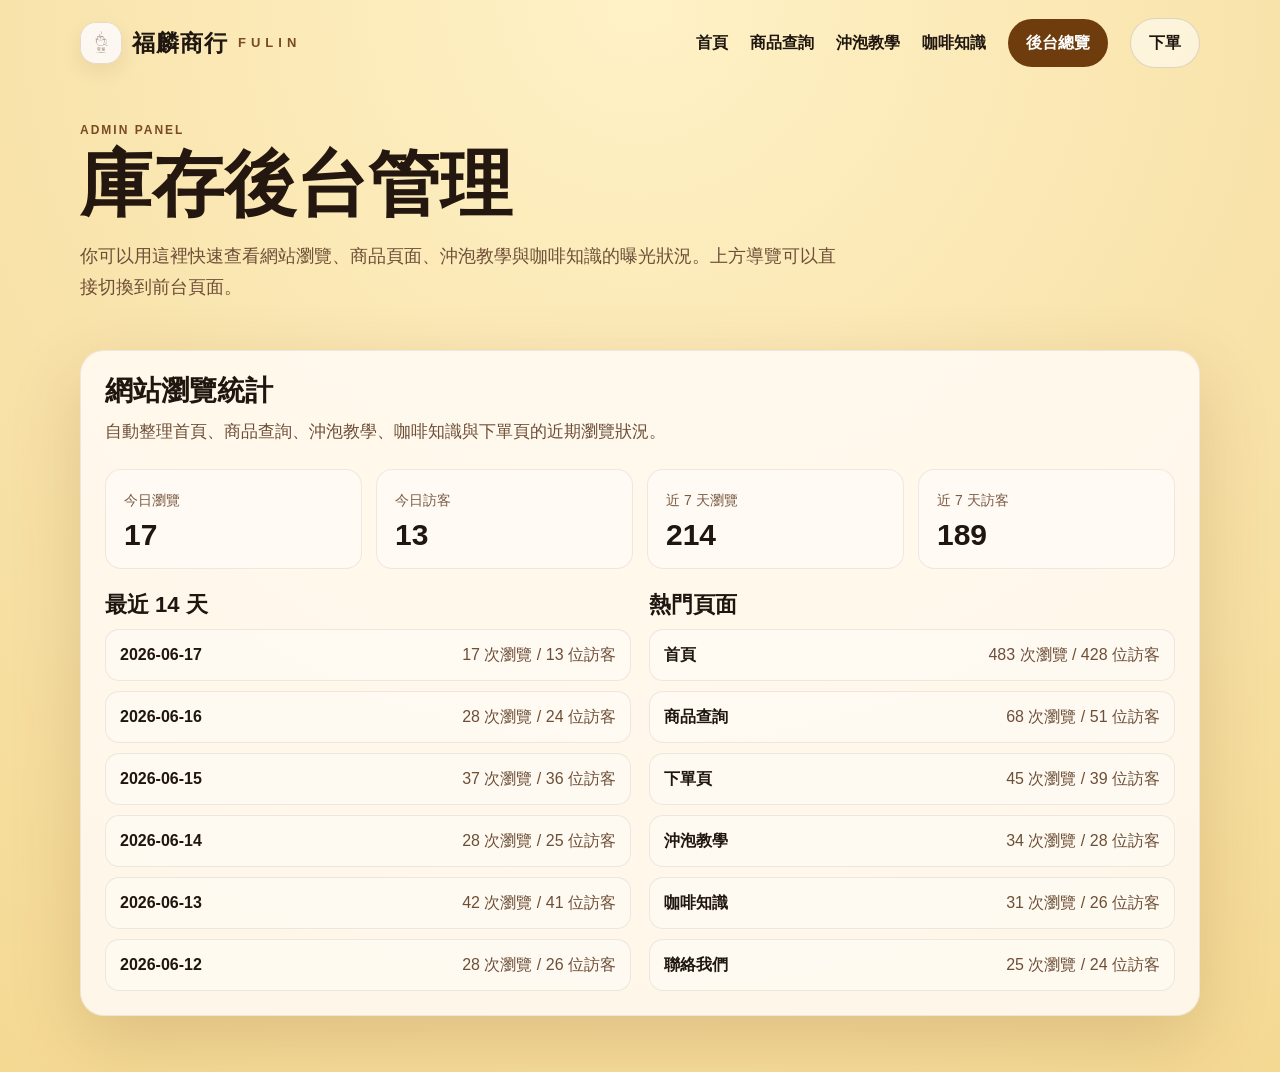
==== admin.html @ 67a8c69a "Add admin dashboard and SEO improvements" ====
<!doctype html>
<html lang="zh-Hant">
  <head>
    <meta charset="utf-8" />
    <meta name="viewport" content="width=device-width, initial-scale=1" />
    <title>後台總覽｜福麟商行 Fulin</title>
    <meta name="description" content="福麟商行網站後台總覽，快速查看瀏覽統計、熱門頁面與近期訪客狀況。" />
    <meta name="robots" content="noindex, nofollow" />
    <link rel="stylesheet" href="style.css" />
  </head>
  <body class="admin-page">
    <nav class="admin-nav">
      <div class="container admin-nav-inner">
        <a class="admin-brand" href="index.html">
          <span class="logo-mark"><img src="assets/brand-logo.png" alt="福麟商行 Logo" /></span>
          <span class="admin-brand-name">福麟商行</span>
          <span class="admin-brand-sub">FULIN</span>
        </a>
        <div class="admin-links">
          <a href="index.html">首頁</a>
          <a href="products.html">商品查詢</a>
          <a href="brew.html">沖泡教學</a>
          <a href="knowledge.html">咖啡知識</a>
          <a href="admin.html" class="is-active">後台總覽</a>
          <a href="order.html" class="admin-logout">下單</a>
        </div>
      </div>
    </nav>

    <main class="admin-shell">
      <section class="container admin-hero">
        <p class="eyebrow">ADMIN PANEL</p>
        <h1>庫存後台管理</h1>
        <p>
          你可以用這裡快速查看網站瀏覽、商品頁面、沖泡教學與咖啡知識的曝光狀況。上方導覽可以直接切換到前台頁面。
        </p>
      </section>

      <section class="container">
        <div class="admin-card">
          <div class="admin-card-head">
            <h2>網站瀏覽統計</h2>
            <p>自動整理首頁、商品查詢、沖泡教學、咖啡知識與下單頁的近期瀏覽狀況。</p>
          </div>

          <div class="admin-stats">
            <article><span>今日瀏覽</span><strong>17</strong></article>
            <article><span>今日訪客</span><strong>13</strong></article>
            <article><span>近 7 天瀏覽</span><strong>214</strong></article>
            <article><span>近 7 天訪客</span><strong>189</strong></article>
          </div>

          <div class="admin-columns">
            <section>
              <h3>最近 14 天</h3>
              <div class="admin-list">
                <div><strong>2026-06-17</strong><span>17 次瀏覽 / 13 位訪客</span></div>
                <div><strong>2026-06-16</strong><span>28 次瀏覽 / 24 位訪客</span></div>
                <div><strong>2026-06-15</strong><span>37 次瀏覽 / 36 位訪客</span></div>
                <div><strong>2026-06-14</strong><span>28 次瀏覽 / 25 位訪客</span></div>
                <div><strong>2026-06-13</strong><span>42 次瀏覽 / 41 位訪客</span></div>
                <div><strong>2026-06-12</strong><span>28 次瀏覽 / 26 位訪客</span></div>
              </div>
            </section>

            <section>
              <h3>熱門頁面</h3>
              <div class="admin-list">
                <div><strong>首頁</strong><span>483 次瀏覽 / 428 位訪客</span></div>
                <div><strong>商品查詢</strong><span>68 次瀏覽 / 51 位訪客</span></div>
                <div><strong>下單頁</strong><span>45 次瀏覽 / 39 位訪客</span></div>
                <div><strong>沖泡教學</strong><span>34 次瀏覽 / 28 位訪客</span></div>
                <div><strong>咖啡知識</strong><span>31 次瀏覽 / 26 位訪客</span></div>
                <div><strong>聯絡我們</strong><span>25 次瀏覽 / 24 位訪客</span></div>
              </div>
            </section>
          </div>
        </div>
      </section>
    </main>
  </body>
</html>
---- style.css ----
:root {
  --bg: #f8f1e7;
  --paper: #fffaf2;
  --white: #ffffff;
  --brown: #3f2b1e;
  --brown2: #7a4a25;
  --gold: #c99149;
  --line: #e8d9c8;
  --green: #657246;
  --muted: #6b4423;
}
* {
  box-sizing: border-box;
}
html {
  scroll-behavior: smooth;
}
body {
  margin: 0;
  font-family: -apple-system, BlinkMacSystemFont, 'Noto Sans TC', 'Microsoft JhengHei', Arial, sans-serif;
  background: var(--bg);
  color: var(--brown);
  line-height: 1.75;
}
a {
  color: inherit;
  text-decoration: none;
}
button,
a {
  transition:
    transform 0.18s ease,
    box-shadow 0.18s ease,
    background-color 0.18s ease,
    border-color 0.18s ease,
    color 0.18s ease,
    opacity 0.18s ease;
}
button:hover,
.btn:hover,
.small-btn:hover,
.buy-top:hover,
.zoomable-link:hover {
  transform: translateY(-2px);
  box-shadow: 0 12px 24px rgba(63, 43, 30, 0.16);
}
button:active,
.btn:active,
.small-btn:active,
.buy-top:active,
.zoomable-link:active {
  transform: translateY(0) scale(0.97);
  box-shadow: 0 6px 14px rgba(63, 43, 30, 0.12);
}
button:focus-visible,
a:focus-visible {
  outline: 3px solid rgba(201, 145, 73, 0.45);
  outline-offset: 4px;
}
img {
  max-width: 100%;
  display: block;
}
.container {
  max-width: 1160px;
  margin: auto;
  padding: 0 20px;
}
.nav {
  position: sticky;
  top: 0;
  z-index: 50;
  background: rgba(255, 250, 242, 0.96);
  border-bottom: 1px solid var(--line);
  backdrop-filter: blur(10px);
}
.nav-inner {
  height: 72px;
  display: flex;
  align-items: center;
  justify-content: space-between;
  gap: 20px;
}
.logo {
  display: flex;
  align-items: center;
  gap: 10px;
  font-weight: 900;
  font-size: 22px;
}
.logo-mark {
  width: 42px;
  height: 42px;
  border-radius: 16px;
  background: #fffaf2;
  border: 1px solid var(--line);
  overflow: hidden;
  box-shadow: 0 8px 20px rgba(63, 43, 30, 0.08);
  display: grid;
  place-items: center;
}
.logo-mark img {
  width: 100%;
  height: 100%;
  object-fit: cover;
}
.links {
  display: flex;
  gap: 18px;
  font-size: 14px;
  font-weight: 800;
  align-items: center;
  white-space: nowrap;
}
.links a {
  padding: 8px 0;
}
.buy-top {
  background: var(--brown);
  color: #fff;
  padding: 10px 16px;
  border-radius: 999px;
}
.admin-page {
  min-height: 100vh;
  background: radial-gradient(circle at 50% 0, #fff2c7 0, #f9e4ad 48%, #f4d993 100%);
  color: #1f160f;
}
.admin-nav {
  padding: 18px 0 0;
}
.admin-nav-inner {
  display: flex;
  align-items: center;
  justify-content: space-between;
  gap: 24px;
}
.admin-brand {
  display: flex;
  align-items: center;
  gap: 10px;
  font-weight: 900;
}
.admin-brand-name {
  font-size: 23px;
  letter-spacing: 1px;
}
.admin-brand-sub {
  color: var(--brown2);
  font-size: 13px;
  letter-spacing: 5px;
  font-weight: 700;
}
.admin-links {
  display: flex;
  align-items: center;
  gap: 22px;
  font-weight: 800;
  white-space: nowrap;
}
.admin-links a {
  padding: 10px 0;
}
.admin-links .is-active {
  background: #6f3d0d;
  color: #fff;
  padding: 10px 18px;
  border-radius: 999px;
}
.admin-logout {
  background: rgba(255, 255, 255, 0.55);
  border: 1px solid rgba(63, 43, 30, 0.16);
  border-radius: 999px;
  padding: 10px 18px !important;
}
.admin-shell {
  padding-bottom: 56px;
}
.admin-hero {
  padding-top: 52px;
  padding-bottom: 28px;
}
.admin-hero h1 {
  margin: 6px 0 12px;
  color: #23170f;
  font-size: clamp(44px, 6vw, 72px);
  letter-spacing: 0;
}
.admin-hero p:last-child {
  max-width: 760px;
  color: #6d4e37;
  font-size: 18px;
}
.admin-card {
  background: rgba(255, 250, 242, 0.9);
  border: 1px solid rgba(63, 43, 30, 0.08);
  border-radius: 24px;
  box-shadow: 0 24px 70px rgba(111, 61, 13, 0.18);
  padding: 24px;
}
.admin-card-head h2 {
  margin: 0 0 10px;
  font-size: 28px;
  letter-spacing: 0;
}
.admin-card-head p {
  margin: 0;
  color: #6d4e37;
  font-size: 17px;
}
.admin-stats {
  display: grid;
  grid-template-columns: repeat(4, 1fr);
  gap: 14px;
  margin: 22px 0;
}
.admin-stats article {
  background: rgba(255, 255, 255, 0.44);
  border: 1px solid rgba(63, 43, 30, 0.09);
  border-radius: 16px;
  padding: 18px;
}
.admin-stats span {
  display: block;
  color: #7a5a43;
  font-size: 14px;
  margin-bottom: 8px;
}
.admin-stats strong {
  display: block;
  font-size: 30px;
  line-height: 1;
}
.admin-columns {
  display: grid;
  grid-template-columns: 1fr 1fr;
  gap: 18px;
}
.admin-columns h3 {
  margin: 0 0 10px;
  font-size: 22px;
}
.admin-list {
  display: grid;
  gap: 10px;
}
.admin-list div {
  display: flex;
  align-items: center;
  justify-content: space-between;
  gap: 16px;
  min-height: 50px;
  padding: 11px 14px;
  border: 1px solid rgba(63, 43, 30, 0.09);
  border-radius: 14px;
  background: rgba(255, 255, 255, 0.34);
}
.admin-list span {
  color: #6d4e37;
  text-align: right;
}
.hero {
  background: linear-gradient(135deg, rgba(63, 43, 30, 0.92), rgba(122, 74, 37, 0.82)), url('assets/hero.png');
  background-size: cover;
  background-position: center;
  color: #fff;
}
.hero .container {
  min-height: 560px;
  display: grid;
  align-items: center;
  padding-top: 72px;
  padding-bottom: 72px;
}
.hero-box {
  max-width: 760px;
}
.tag {
  display: inline-block;
  background: rgba(255, 255, 255, 0.14);
  border: 1px solid rgba(255, 255, 255, 0.25);
  padding: 8px 14px;
  border-radius: 999px;
  font-size: 14px;
  font-weight: 900;
}
h1 {
  font-size: clamp(42px, 7vw, 82px);
  line-height: 1.05;
  margin: 20px 0 18px;
  letter-spacing: -2px;
}
.hero p {
  font-size: 20px;
  color: #f2e2cc;
  max-width: 680px;
}
.cta {
  display: flex;
  gap: 12px;
  flex-wrap: wrap;
  margin-top: 28px;
}
.btn {
  display: inline-flex;
  align-items: center;
  justify-content: center;
  border-radius: 999px;
  padding: 14px 22px;
  font-weight: 900;
}
.btn.primary {
  background: var(--gold);
  color: #fff;
}
.btn.secondary {
  background: #fff;
  color: var(--brown);
}
.section {
  padding: 72px 0;
  border-bottom: 1px solid var(--line);
}
.section.white {
  background: #fff;
}
.head {
  text-align: center;
  max-width: 820px;
  margin: 0 auto 36px;
}
.eyebrow {
  font-size: 12px;
  color: var(--brown2);
  font-weight: 900;
  letter-spacing: 2px;
  text-transform: uppercase;
  margin: 0 0 6px;
}
h2 {
  font-size: clamp(32px, 4.5vw, 54px);
  line-height: 1.15;
  margin: 0 0 14px;
}
h3 {
  font-size: 24px;
  line-height: 1.25;
  margin: 0 0 8px;
}
.head p,
.muted {
  color: var(--muted);
}
.grid3 {
  display: grid;
  grid-template-columns: repeat(3, 1fr);
  gap: 22px;
}
.grid2 {
  display: grid;
  grid-template-columns: repeat(2, 1fr);
  gap: 24px;
}
.card {
  background: var(--paper);
  border: 1px solid var(--line);
  border-radius: 28px;
  overflow: hidden;
  box-shadow: 0 14px 30px rgba(63, 43, 30, 0.06);
}
.card img {
  width: 100%;
  height: 260px;
  object-fit: contain;
  background: #fff6ea;
}
.card img.product-card-img {
  height: auto;
  object-fit: contain;
}
.zoomable-img {
  cursor: zoom-in;
}
.zoomable-link {
  display: block;
}
.image-lightbox {
  position: fixed;
  inset: 0;
  z-index: 100;
  display: none;
  align-items: center;
  justify-content: center;
  padding: 24px;
  background: rgba(18, 12, 8, 0.86);
}
.image-lightbox.is-open {
  display: flex;
}
.image-lightbox img {
  max-width: min(1100px, 94vw);
  max-height: 88vh;
  border-radius: 18px;
  background: #fffaf2;
  box-shadow: 0 24px 70px rgba(0, 0, 0, 0.35);
}
.image-lightbox button {
  position: absolute;
  top: 18px;
  right: 18px;
  width: 44px;
  height: 44px;
  border: 1px solid rgba(255, 255, 255, 0.35);
  border-radius: 999px;
  background: rgba(255, 255, 255, 0.14);
  color: #fff;
  cursor: pointer;
  font-size: 28px;
  line-height: 1;
}
.card-body {
  padding: 22px;
}
.specs {
  display: flex;
  gap: 8px;
  flex-wrap: wrap;
  margin: 16px 0;
}
.specs span {
  background: #f2e2cc;
  color: var(--brown2);
  font-size: 13px;
  font-weight: 900;
  padding: 6px 10px;
  border-radius: 999px;
}
.small-btn {
  display: inline-block;
  background: var(--brown);
  color: #fff;
  border-radius: 999px;
  padding: 10px 16px;
  font-size: 14px;
  font-weight: 900;
  box-shadow: 0 8px 18px rgba(63, 43, 30, 0.1);
}
.answer-table {
  width: 100%;
  border-collapse: collapse;
  margin-top: 16px;
  font-size: 15px;
}
.answer-table th,
.answer-table td {
  border: 1px solid var(--line);
  padding: 12px;
  text-align: left;
  vertical-align: top;
}
.answer-table th {
  background: #f2e2cc;
  color: var(--brown);
}
.page-title {
  padding: 70px 0 34px;
  background: linear-gradient(135deg, #fffaf2, #f3e2ca);
  border-bottom: 1px solid var(--line);
}
.page-title p {
  font-size: 18px;
  color: var(--muted);
  max-width: 760px;
}
.article-img {
  background: #fff;
  border: 1px solid var(--line);
  border-radius: 30px;
  overflow: hidden;
  box-shadow: 0 14px 30px rgba(63, 43, 30, 0.06);
}
.article-img img {
  width: 100%;
  height: auto;
}
.steps {
  display: grid;
  grid-template-columns: repeat(4, 1fr);
  gap: 16px;
}
.step {
  background: #fff;
  border: 1px solid var(--line);
  border-radius: 22px;
  padding: 18px;
}
.step b {
  display: block;
  font-size: 19px;
  margin-bottom: 6px;
}
.note {
  background: var(--brown);
  color: #fff;
  border-radius: 30px;
  padding: 34px;
  text-align: center;
}
.note p {
  color: #f2e2cc;
}
.footer {
  background: var(--brown);
  color: #fff;
  padding: 34px 0;
  text-align: center;
}
.footer small {
  color: #e8d9c8;
}
@media (max-width: 900px) {
  .links {
    display: none;
  }
  .admin-nav-inner {
    align-items: flex-start;
    flex-direction: column;
  }
  .admin-links {
    width: 100%;
    gap: 10px;
    overflow-x: auto;
    padding-bottom: 8px;
  }
  .admin-stats,
  .admin-columns {
    grid-template-columns: 1fr;
  }
  .admin-list div {
    align-items: flex-start;
    flex-direction: column;
    gap: 2px;
  }
  .admin-list span {
    text-align: left;
  }
  .hero .container {
    min-height: auto;
    padding-top: 56px;
    padding-bottom: 56px;
  }
  .grid3,
  .grid2,
  .steps {
    grid-template-columns: 1fr;
  }
  .card img {
    height: auto;
  }
  .section {
    padding: 52px 0;
  }
  .nav-inner {
    height: 64px;
  }
  .answer-table {
    display: block;
    overflow-x: auto;
    white-space: nowrap;
  }
}
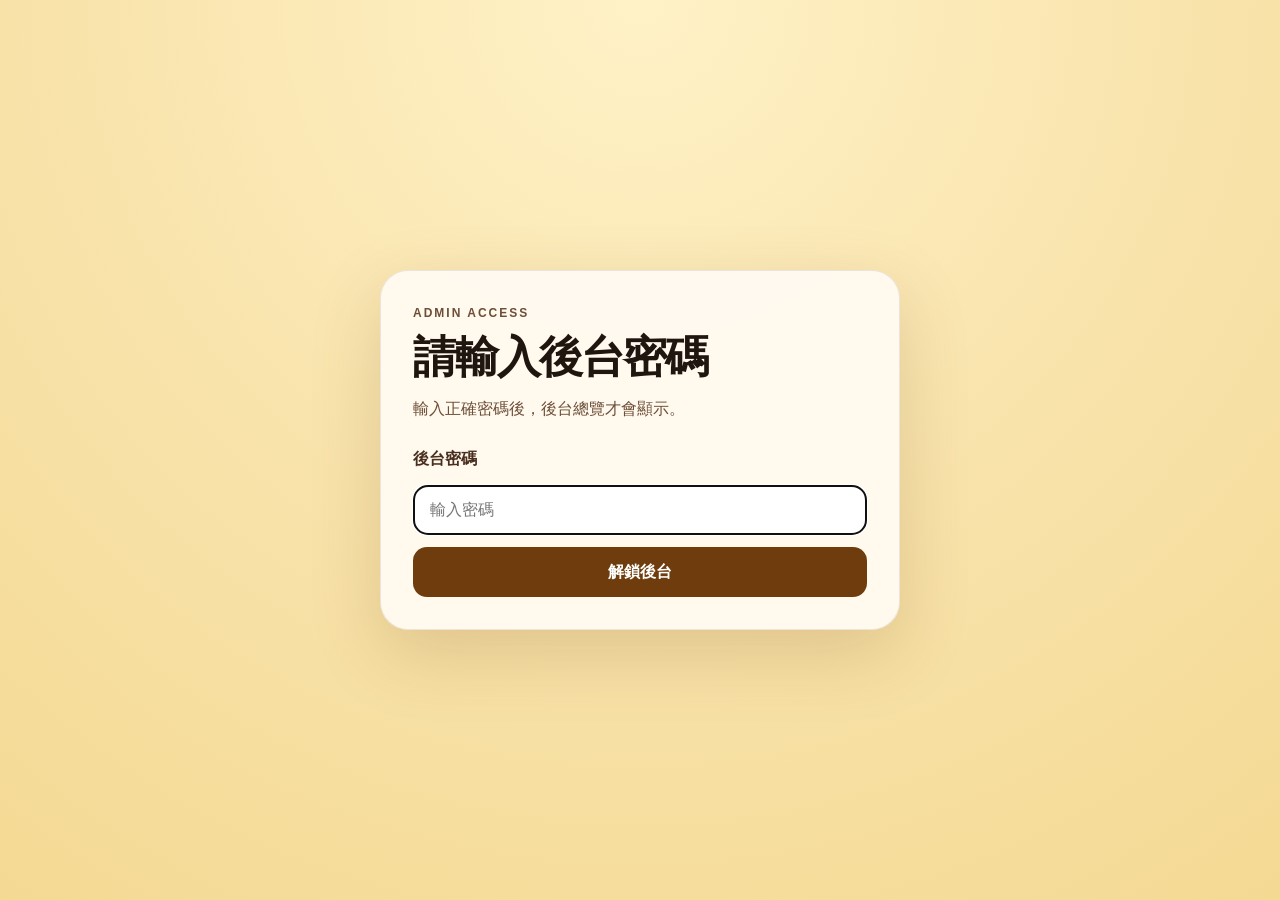
==== commit 15c3333e: "add admin password gate" ====
--- a/admin.html
+++ b/admin.html
@@ -6,9 +6,28 @@
     <title>後台總覽｜福麟商行 Fulin</title>
     <meta name="description" content="福麟商行網站後台總覽，快速查看瀏覽統計、熱門頁面與近期訪客狀況。" />
     <meta name="robots" content="noindex, nofollow" />
+    <script>
+      if (sessionStorage.getItem('fulin-admin-auth') === 'ok') {
+        document.documentElement.classList.add('admin-unlocked');
+      }
+    </script>
     <link rel="stylesheet" href="style.css" />
   </head>
   <body class="admin-page">
+    <section class="admin-gate" aria-labelledby="admin-gate-title">
+      <div class="admin-gate-card">
+        <p class="eyebrow">ADMIN ACCESS</p>
+        <h1 id="admin-gate-title">請輸入後台密碼</h1>
+        <p>輸入正確密碼後，後台總覽才會顯示。</p>
+        <form class="admin-gate-form" id="admin-gate-form">
+          <label for="admin-password">後台密碼</label>
+          <input id="admin-password" name="password" type="password" placeholder="輸入密碼" autocomplete="current-password" required />
+          <button type="submit">解鎖後台</button>
+        </form>
+        <p class="admin-gate-error" id="admin-gate-error" hidden>密碼錯誤，請再試一次。</p>
+      </div>
+    </section>
+
     <nav class="admin-nav">
       <div class="container admin-nav-inner">
         <a class="admin-brand" href="index.html">
@@ -78,5 +97,39 @@
         </div>
       </section>
     </main>
+    <script>
+      (function () {
+        const password = 'Fulin2026!';
+        const storageKey = 'fulin-admin-auth';
+        const form = document.getElementById('admin-gate-form');
+        const input = document.getElementById('admin-password');
+        const error = document.getElementById('admin-gate-error');
+
+        function unlockAdmin() {
+          sessionStorage.setItem(storageKey, 'ok');
+          document.documentElement.classList.add('admin-unlocked');
+          error.hidden = true;
+          form.reset();
+        }
+
+        if (document.documentElement.classList.contains('admin-unlocked')) {
+          return;
+        }
+
+        form.addEventListener('submit', function (event) {
+          event.preventDefault();
+          if (input.value === password) {
+            unlockAdmin();
+            return;
+          }
+
+          error.hidden = false;
+          input.value = '';
+          input.focus();
+        });
+
+        input.focus();
+      })();
+    </script>
   </body>
 </html>
--- a/style.css
+++ b/style.css
@@ -126,6 +126,69 @@
   background: radial-gradient(circle at 50% 0, #fff2c7 0, #f9e4ad 48%, #f4d993 100%);
   color: #1f160f;
 }
+html:not(.admin-unlocked) .admin-nav,
+html:not(.admin-unlocked) .admin-shell {
+  display: none;
+}
+html.admin-unlocked .admin-gate {
+  display: none;
+}
+.admin-gate {
+  min-height: 100vh;
+  display: grid;
+  place-items: center;
+  padding: 32px 20px;
+}
+.admin-gate-card {
+  width: min(520px, 100%);
+  background: rgba(255, 250, 242, 0.95);
+  border: 1px solid rgba(63, 43, 30, 0.1);
+  border-radius: 28px;
+  box-shadow: 0 24px 70px rgba(111, 61, 13, 0.18);
+  padding: 32px;
+}
+.admin-gate-card h1 {
+  margin: 8px 0 12px;
+  font-size: clamp(30px, 5vw, 44px);
+  line-height: 1.15;
+}
+.admin-gate-card p {
+  margin: 0;
+  color: #6d4e37;
+}
+.admin-gate-form {
+  display: grid;
+  gap: 12px;
+  margin-top: 22px;
+}
+.admin-gate-form label {
+  font-weight: 800;
+  color: #4a2f1f;
+}
+.admin-gate-form input {
+  width: 100%;
+  min-height: 50px;
+  border: 1px solid rgba(63, 43, 30, 0.14);
+  border-radius: 14px;
+  padding: 0 16px;
+  font: inherit;
+  background: #fff;
+  color: #1f160f;
+}
+.admin-gate-form button {
+  min-height: 50px;
+  border: 0;
+  border-radius: 14px;
+  background: #6f3d0d;
+  color: #fff;
+  font: inherit;
+  font-weight: 800;
+}
+.admin-gate-error {
+  margin-top: 14px;
+  color: #8a1f11;
+  font-weight: 700;
+}
 .admin-nav {
   padding: 18px 0 0;
 }
